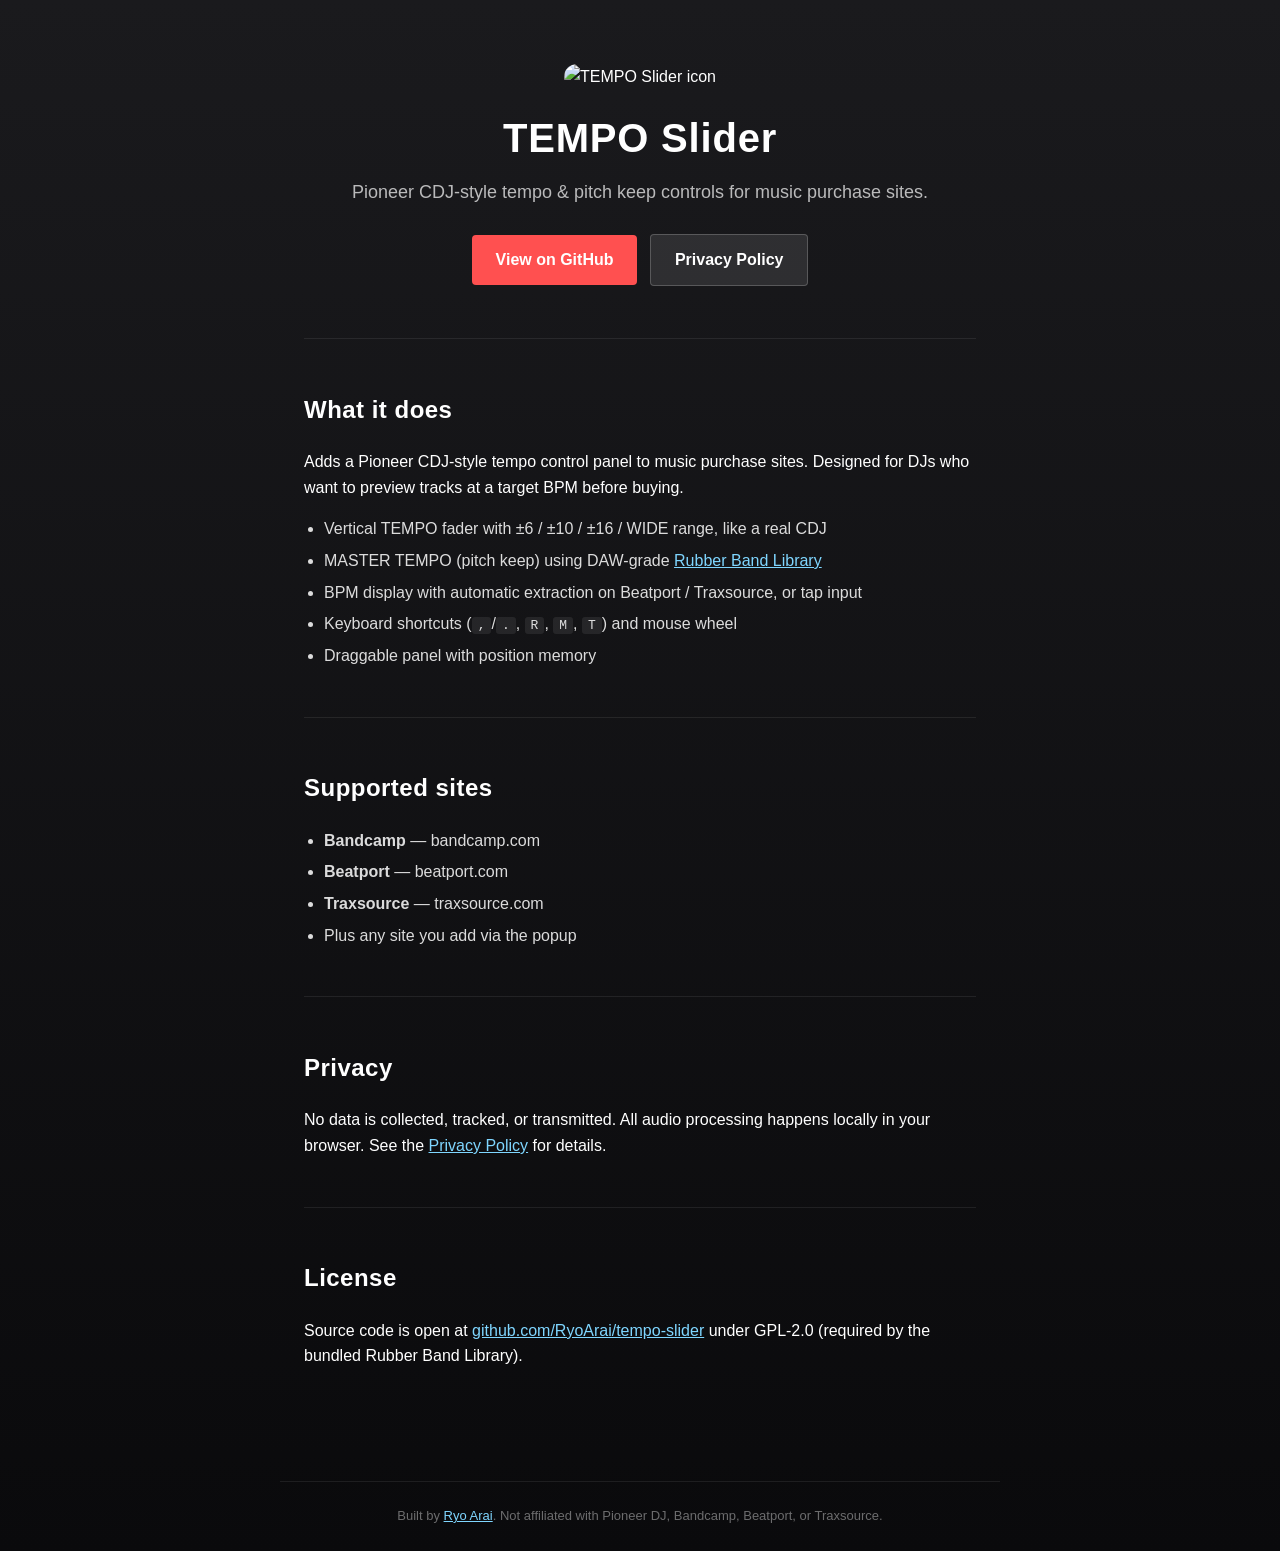
==== docs/index.html @ ec32de78 "docs: ストア提出用コンテンツ追加 (説明文 / GitHub Pages / プロモ画像) - STORE_LISTING.md: Chrome Web Store / AMO 用の説明文 (日" ====
<!DOCTYPE html>
<html lang="en">
<head>
<meta charset="utf-8">
<meta name="viewport" content="width=device-width, initial-scale=1">
<title>TEMPO Slider — CDJ-style tempo controls for music purchase sites</title>
<style>
  :root { color-scheme: dark; }
  * { box-sizing: border-box; }
  body {
    margin: 0;
    font-family: -apple-system, BlinkMacSystemFont, 'Segoe UI', sans-serif;
    background: linear-gradient(180deg, #1a1a1d 0%, #0a0a0c 100%);
    color: #fff;
    line-height: 1.6;
  }
  header {
    max-width: 720px;
    margin: 0 auto;
    padding: 64px 24px 48px;
    text-align: center;
  }
  header img { width: 96px; height: 96px; border-radius: 18px; }
  h1 { font-size: 40px; margin: 16px 0 8px; letter-spacing: 0.02em; }
  .tagline { color: rgba(255,255,255,0.7); font-size: 18px; margin: 0 0 24px; }
  .cta {
    display: inline-block;
    padding: 12px 24px;
    background: #ff5050;
    color: #fff;
    border-radius: 4px;
    text-decoration: none;
    font-weight: 600;
    margin: 4px;
  }
  .cta.secondary {
    background: rgba(255,255,255,0.1);
    border: 1px solid rgba(255,255,255,0.2);
  }
  main { max-width: 720px; margin: 0 auto; padding: 0 24px 64px; }
  section { padding: 32px 0; border-top: 1px solid rgba(255,255,255,0.08); }
  h2 { font-size: 24px; letter-spacing: 0.02em; }
  ul { padding-left: 20px; color: rgba(255,255,255,0.85); }
  li { margin-bottom: 6px; }
  code, kbd {
    font-family: monospace;
    background: rgba(255,255,255,0.08);
    padding: 1px 6px;
    border-radius: 3px;
    font-size: 13px;
  }
  footer {
    max-width: 720px;
    margin: 0 auto;
    padding: 24px;
    text-align: center;
    color: rgba(255,255,255,0.4);
    font-size: 13px;
    border-top: 1px solid rgba(255,255,255,0.08);
  }
  a { color: #7fd6ff; }
</style>
</head>
<body>
<header>
  <img src="https://raw.githubusercontent.com/RyoArai/tempo-slider/main/src/icons/icon-128.png" alt="TEMPO Slider icon">
  <h1>TEMPO Slider</h1>
  <p class="tagline">Pioneer CDJ-style tempo &amp; pitch keep controls for music purchase sites.</p>
  <a class="cta" href="https://github.com/RyoArai/tempo-slider">View on GitHub</a>
  <a class="cta secondary" href="privacy.html">Privacy Policy</a>
</header>

<main>
  <section>
    <h2>What it does</h2>
    <p>Adds a Pioneer CDJ-style tempo control panel to music purchase sites. Designed for DJs who want to preview tracks at a target BPM before buying.</p>
    <ul>
      <li>Vertical TEMPO fader with ±6 / ±10 / ±16 / WIDE range, like a real CDJ</li>
      <li>MASTER TEMPO (pitch keep) using DAW-grade <a href="https://breakfastquay.com/rubberband/">Rubber Band Library</a></li>
      <li>BPM display with automatic extraction on Beatport / Traxsource, or tap input</li>
      <li>Keyboard shortcuts (<kbd>,</kbd>/<kbd>.</kbd>, <kbd>R</kbd>, <kbd>M</kbd>, <kbd>T</kbd>) and mouse wheel</li>
      <li>Draggable panel with position memory</li>
    </ul>
  </section>

  <section>
    <h2>Supported sites</h2>
    <ul>
      <li><strong>Bandcamp</strong> — bandcamp.com</li>
      <li><strong>Beatport</strong> — beatport.com</li>
      <li><strong>Traxsource</strong> — traxsource.com</li>
      <li>Plus any site you add via the popup</li>
    </ul>
  </section>

  <section>
    <h2>Privacy</h2>
    <p>No data is collected, tracked, or transmitted. All audio processing happens locally in your browser. See the <a href="privacy.html">Privacy Policy</a> for details.</p>
  </section>

  <section>
    <h2>License</h2>
    <p>Source code is open at <a href="https://github.com/RyoArai/tempo-slider">github.com/RyoArai/tempo-slider</a> under GPL-2.0 (required by the bundled Rubber Band Library).</p>
  </section>
</main>

<footer>
  Built by <a href="https://github.com/RyoArai">Ryo Arai</a>. Not affiliated with Pioneer DJ, Bandcamp, Beatport, or Traxsource.
</footer>
</body>
</html>
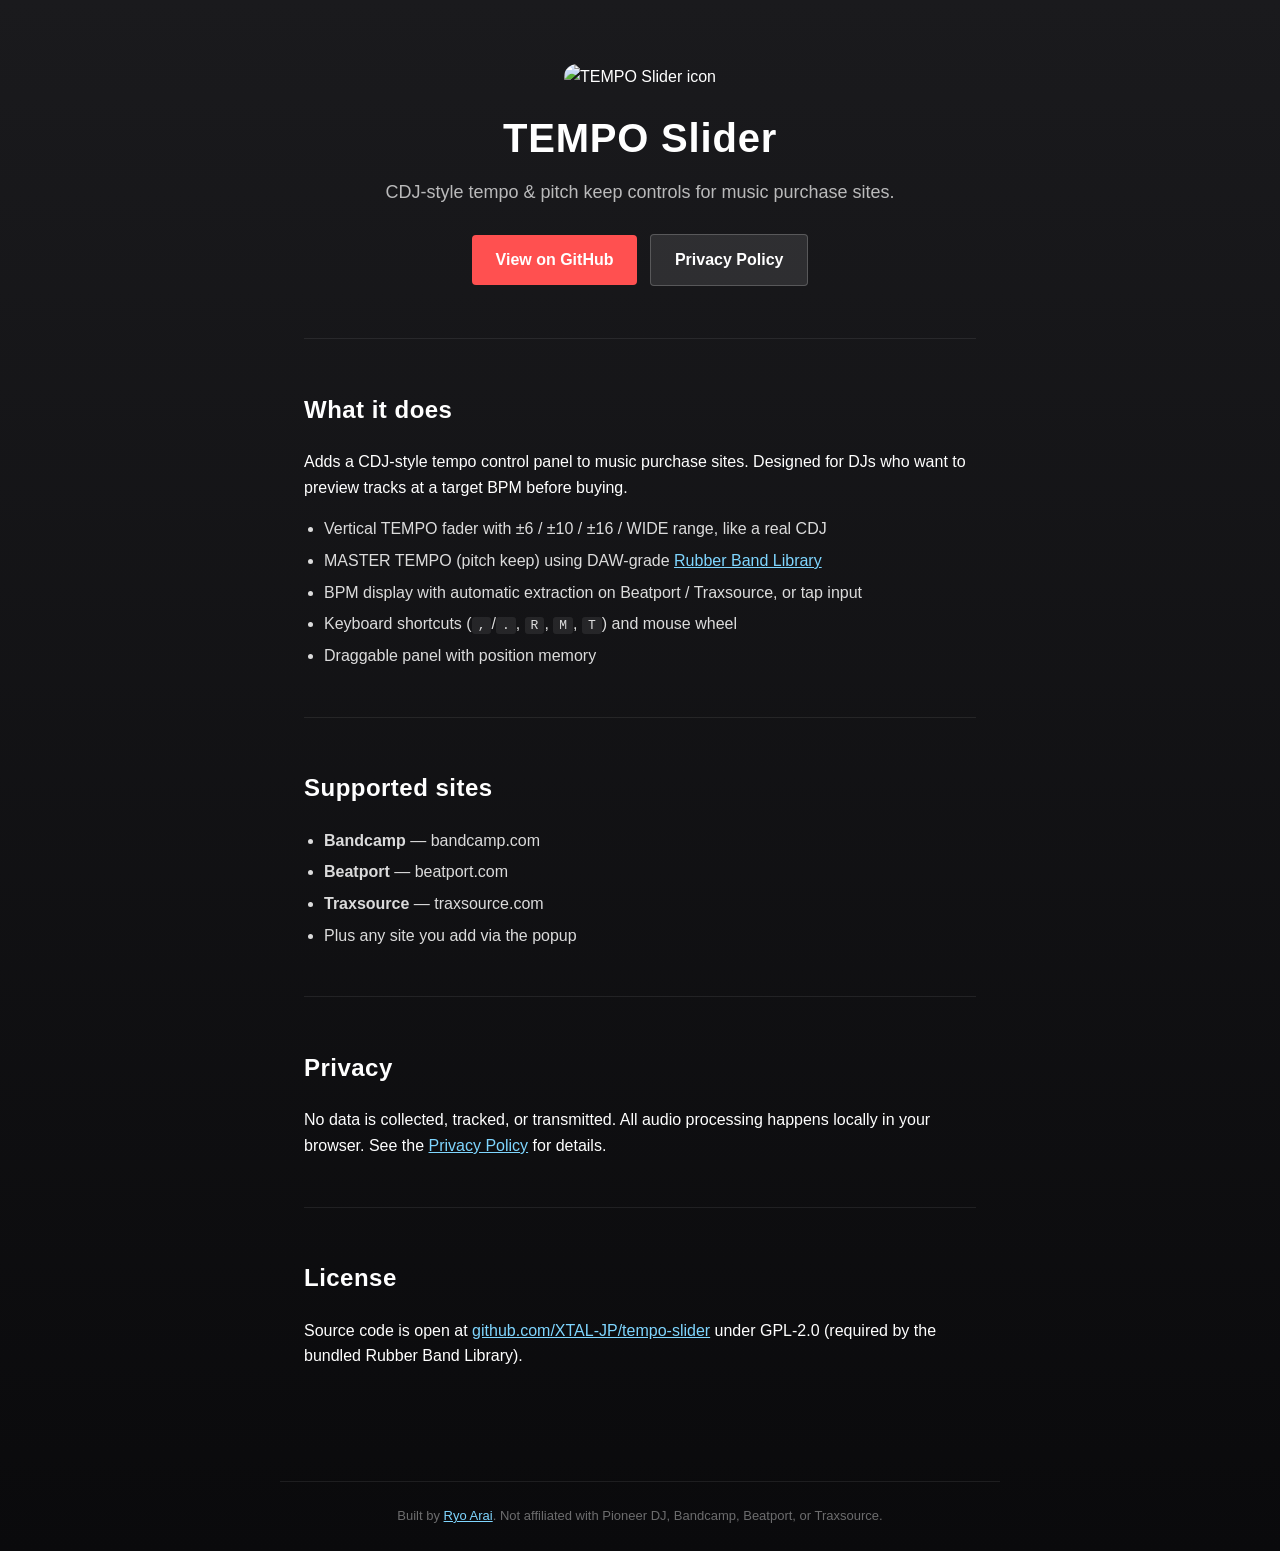
==== commit 5c138988: "chore: 説明文から「Pioneer」を削除して商標リスクを軽減 「Pioneer CDJ-style」「Pioneer CDJ 風」表記を「CDJ-style」「CDJ 風」に変更。 非提携 d" ====
--- a/docs/index.html
+++ b/docs/index.html
@@ -63,17 +63,17 @@
 </head>
 <body>
 <header>
-  <img src="https://raw.githubusercontent.com/RyoArai/tempo-slider/main/src/icons/icon-128.png" alt="TEMPO Slider icon">
+  <img src="https://raw.githubusercontent.com/XTAL-JP/tempo-slider/main/src/icons/icon-128.png" alt="TEMPO Slider icon">
   <h1>TEMPO Slider</h1>
-  <p class="tagline">Pioneer CDJ-style tempo &amp; pitch keep controls for music purchase sites.</p>
-  <a class="cta" href="https://github.com/RyoArai/tempo-slider">View on GitHub</a>
+  <p class="tagline">CDJ-style tempo &amp; pitch keep controls for music purchase sites.</p>
+  <a class="cta" href="https://github.com/XTAL-JP/tempo-slider">View on GitHub</a>
   <a class="cta secondary" href="privacy.html">Privacy Policy</a>
 </header>
 
 <main>
   <section>
     <h2>What it does</h2>
-    <p>Adds a Pioneer CDJ-style tempo control panel to music purchase sites. Designed for DJs who want to preview tracks at a target BPM before buying.</p>
+    <p>Adds a CDJ-style tempo control panel to music purchase sites. Designed for DJs who want to preview tracks at a target BPM before buying.</p>
     <ul>
       <li>Vertical TEMPO fader with ±6 / ±10 / ±16 / WIDE range, like a real CDJ</li>
       <li>MASTER TEMPO (pitch keep) using DAW-grade <a href="https://breakfastquay.com/rubberband/">Rubber Band Library</a></li>
@@ -100,12 +100,12 @@
 
   <section>
     <h2>License</h2>
-    <p>Source code is open at <a href="https://github.com/RyoArai/tempo-slider">github.com/RyoArai/tempo-slider</a> under GPL-2.0 (required by the bundled Rubber Band Library).</p>
+    <p>Source code is open at <a href="https://github.com/XTAL-JP/tempo-slider">github.com/XTAL-JP/tempo-slider</a> under GPL-2.0 (required by the bundled Rubber Band Library).</p>
   </section>
 </main>
 
 <footer>
-  Built by <a href="https://github.com/RyoArai">Ryo Arai</a>. Not affiliated with Pioneer DJ, Bandcamp, Beatport, or Traxsource.
+  Built by <a href="https://github.com/XTAL-JP">Ryo Arai</a>. Not affiliated with Pioneer DJ, Bandcamp, Beatport, or Traxsource.
 </footer>
 </body>
 </html>
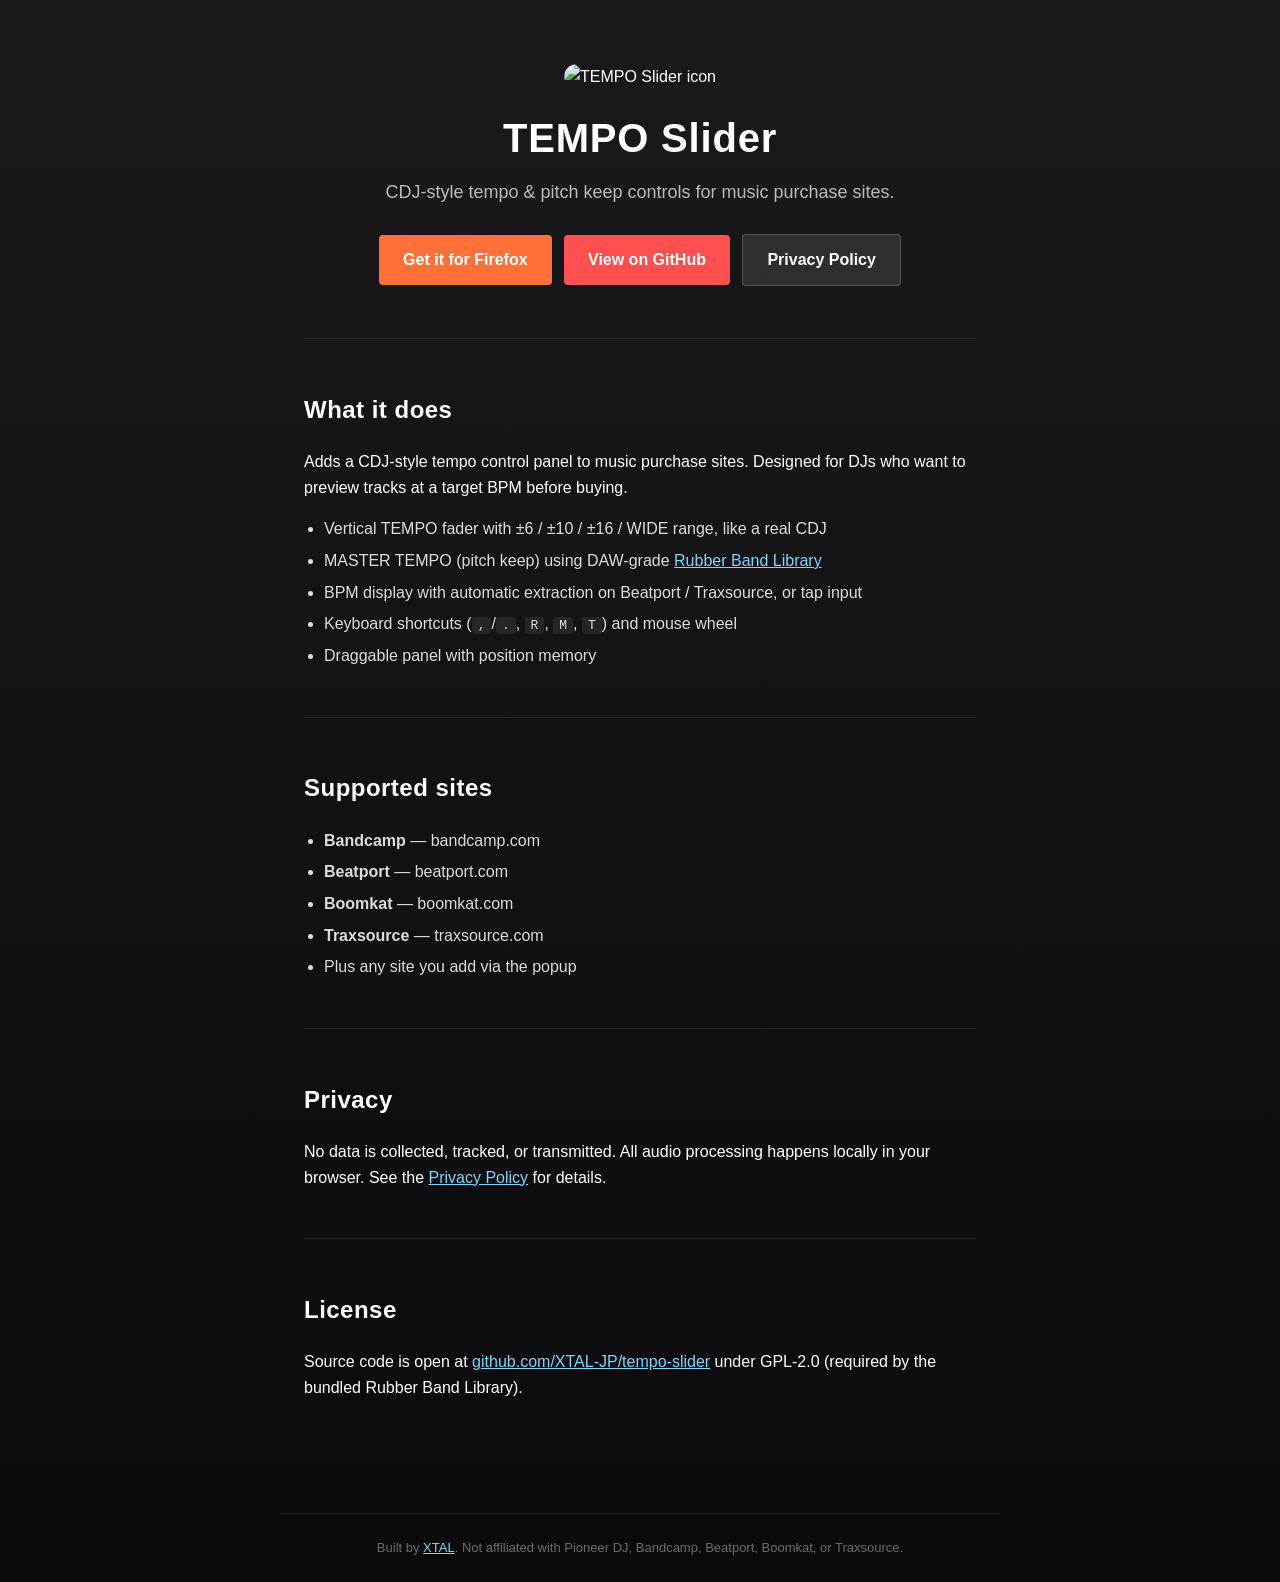
==== commit 25a8f3c2: "feat: カスタムサイト対応の安定化と組み込みサイトの無効化 UI - popup: 組み込みサイトもリストに表示し × ボタンで無効化可能に   - 「+ Re-enable」ボタンで再有効化、無" ====
--- a/docs/index.html
+++ b/docs/index.html
@@ -37,6 +37,9 @@
     background: rgba(255,255,255,0.1);
     border: 1px solid rgba(255,255,255,0.2);
   }
+  .cta.firefox {
+    background: #ff7139;
+  }
   main { max-width: 720px; margin: 0 auto; padding: 0 24px 64px; }
   section { padding: 32px 0; border-top: 1px solid rgba(255,255,255,0.08); }
   h2 { font-size: 24px; letter-spacing: 0.02em; }
@@ -66,6 +69,7 @@
   <img src="https://raw.githubusercontent.com/XTAL-JP/tempo-slider/main/src/icons/icon-128.png" alt="TEMPO Slider icon">
   <h1>TEMPO Slider</h1>
   <p class="tagline">CDJ-style tempo &amp; pitch keep controls for music purchase sites.</p>
+  <a class="cta firefox" href="https://addons.mozilla.org/addon/tempo-slider/">Get it for Firefox</a>
   <a class="cta" href="https://github.com/XTAL-JP/tempo-slider">View on GitHub</a>
   <a class="cta secondary" href="privacy.html">Privacy Policy</a>
 </header>
@@ -88,6 +92,7 @@
     <ul>
       <li><strong>Bandcamp</strong> — bandcamp.com</li>
       <li><strong>Beatport</strong> — beatport.com</li>
+      <li><strong>Boomkat</strong> — boomkat.com</li>
       <li><strong>Traxsource</strong> — traxsource.com</li>
       <li>Plus any site you add via the popup</li>
     </ul>
@@ -105,7 +110,7 @@
 </main>
 
 <footer>
-  Built by <a href="https://github.com/XTAL-JP">Ryo Arai</a>. Not affiliated with Pioneer DJ, Bandcamp, Beatport, or Traxsource.
+  Built by <a href="https://github.com/XTAL-JP">XTAL</a>. Not affiliated with Pioneer DJ, Bandcamp, Beatport, Boomkat, or Traxsource.
 </footer>
 </body>
 </html>
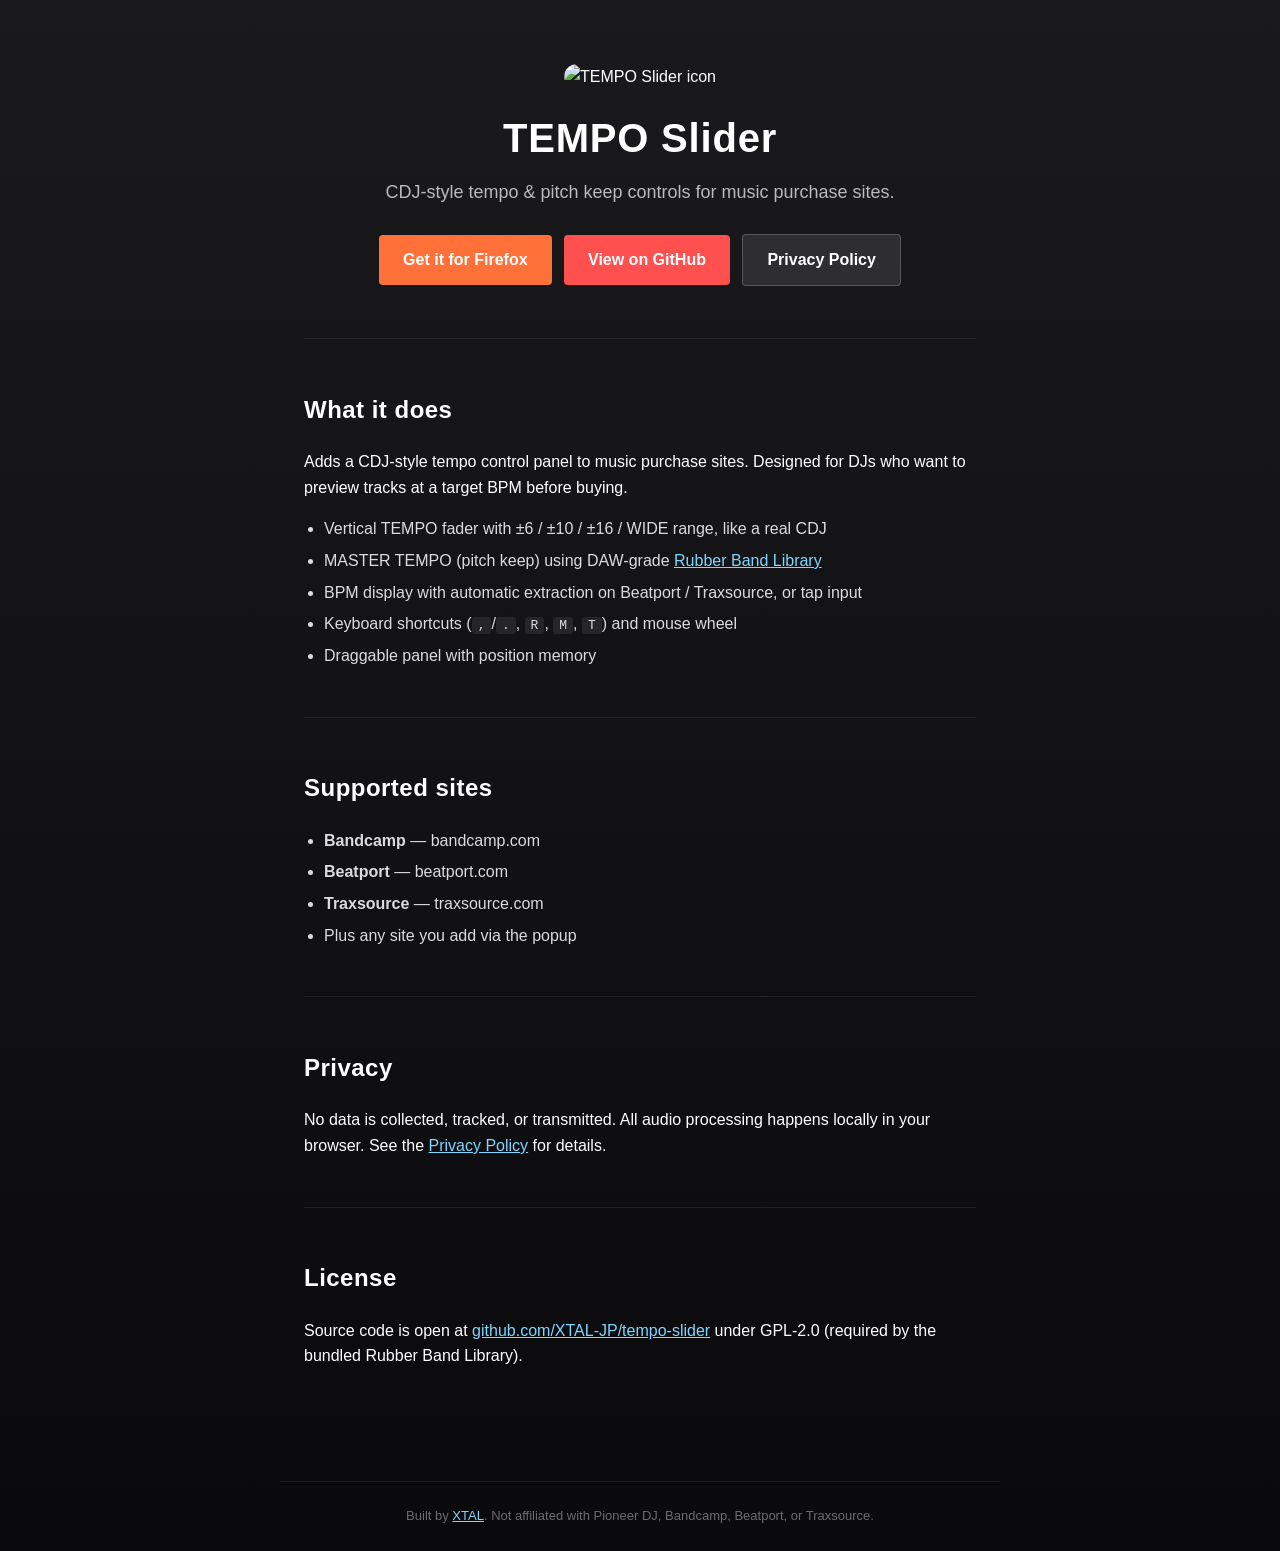
==== commit e3e29ecc: "feat: Bandcamp redirect 経由音源の CORS 対応 / 複数 audio 対応 / Boomkat を built-in から削除 - content.js: ページ上の全 a" ====
--- a/docs/index.html
+++ b/docs/index.html
@@ -92,7 +92,6 @@
     <ul>
       <li><strong>Bandcamp</strong> — bandcamp.com</li>
       <li><strong>Beatport</strong> — beatport.com</li>
-      <li><strong>Boomkat</strong> — boomkat.com</li>
       <li><strong>Traxsource</strong> — traxsource.com</li>
       <li>Plus any site you add via the popup</li>
     </ul>
@@ -110,7 +109,7 @@
 </main>
 
 <footer>
-  Built by <a href="https://github.com/XTAL-JP">XTAL</a>. Not affiliated with Pioneer DJ, Bandcamp, Beatport, Boomkat, or Traxsource.
+  Built by <a href="https://github.com/XTAL-JP">XTAL</a>. Not affiliated with Pioneer DJ, Bandcamp, Beatport, or Traxsource.
 </footer>
 </body>
 </html>
